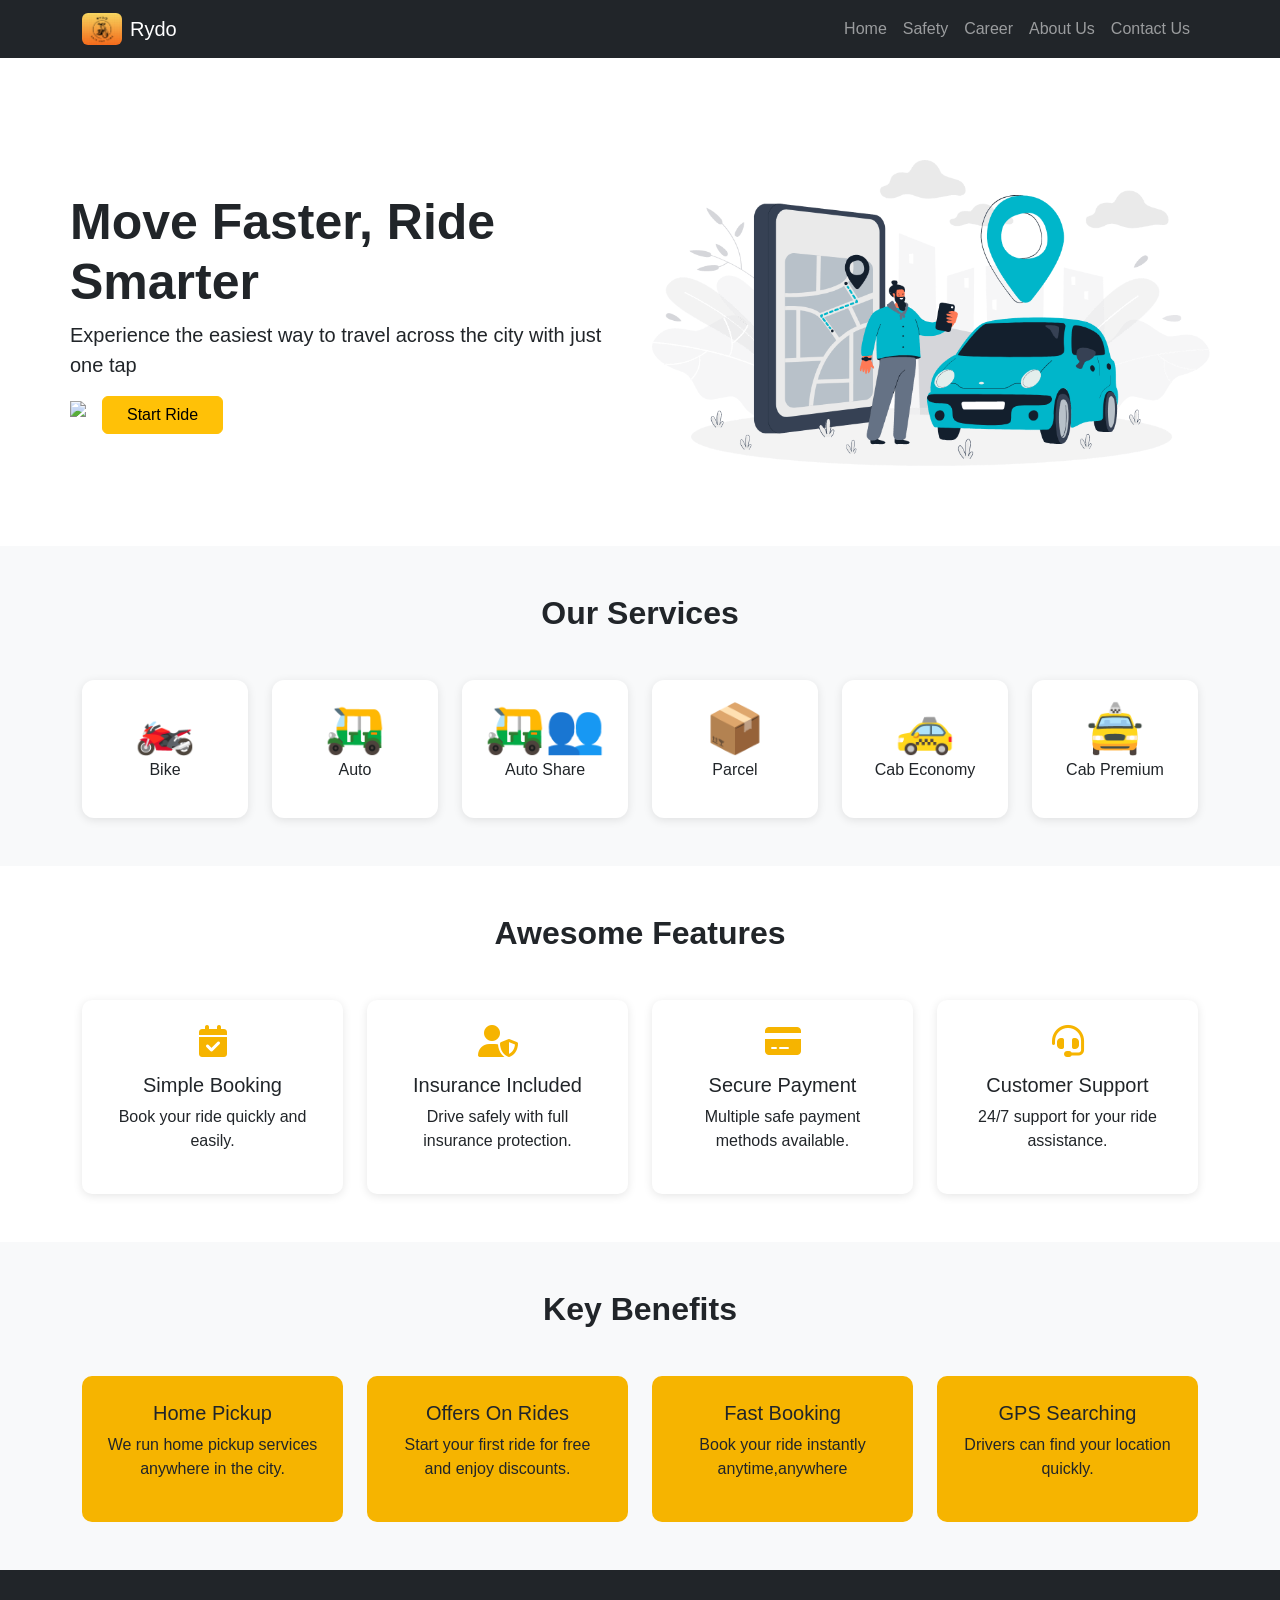
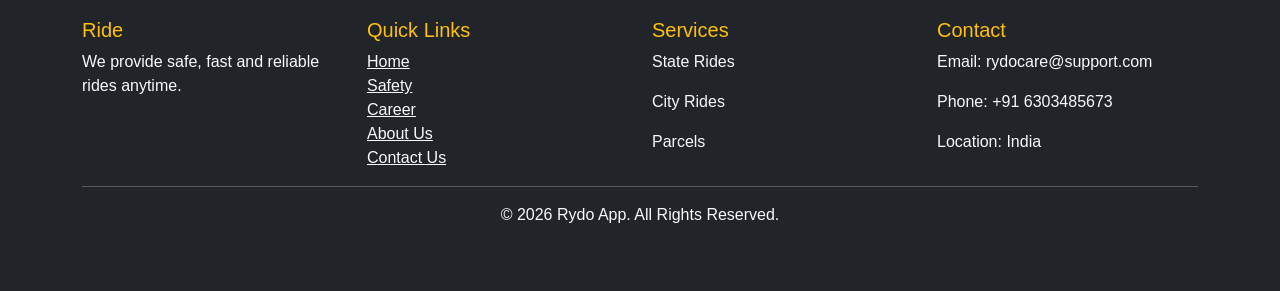
==== index.html @ 6b918c42 "first commit" ====
<!DOCTYPE html>
<html lang="en">
<head>
<meta charset="UTF-8">
<meta name="viewport" content="width=device-width, initial-scale=1.0">

<title>Home | Rydo</title>

<link href="https://cdn.jsdelivr.net/npm/bootstrap@5.3.2/dist/css/bootstrap.min.css" rel="stylesheet">

<link rel="stylesheet" href="https://cdnjs.cloudflare.com/ajax/libs/font-awesome/6.5.0/css/all.min.css">

<link rel="stylesheet" href="index.css">

</head>

<body>

<nav class="navbar navbar-expand-lg navbar-dark bg-dark fixed-top">
<div class="container">

<a class="navbar-brand d-flex align-items-center" href="#">
<img src="logo.png" width="40" class="me-2 rounded main-logo">
Rydo
</a>

<button class="navbar-toggler" type="button" data-bs-toggle="collapse" data-bs-target="#menu">
<span class="navbar-toggler-icon"></span>
</button>

<div class="collapse navbar-collapse" id="menu">
<ul class="navbar-nav ms-auto">

<li class="nav-item">
<a class="nav-link" href="index.html">Home</a>
</li>

<li class="nav-item">
<a class="nav-link" href="safety.html">Safety</a>
</li>

<li class="nav-item">
<a class="nav-link" href="career.html">Career</a>
</li>

<li class="nav-item">
<a class="nav-link" href="about.html">About Us</a>
</li>

<li class="nav-item">
<a class="nav-link" href="contact.html">Contact Us</a>
</li>

</ul>
</div>

</div>
</nav>

<section class="main container">

<div class="row align-items-center">

<div class="col-lg-6 text-lg-start text-center">

<h1 class="display-5 heading">Move Faster, Ride Smarter</h1>

<p class="lead">
Experience the easiest way to travel across the city with just one tap
</p>

<div class="d-flex gap-3 justify-content-lg-start justify-content-center">

<a href="#">
<img src="https://upload.wikimedia.org/wikipedia/commons/7/78/Google_Play_Store_badge_EN.svg" width="170">
</a>

<button class="btn btn-warning px-4">Start Ride</button>

</div>

</div>

<div class="col-lg-6 text-center mt-4 mt-lg-0">

<img src="main-img 2.0.png" class="img-fluid">

</div>

</div>

</section>


<section class="bg-light py-5">

<div class="container text-center">

<h2 class="mb-5 fw-bold">Our Services</h2>

<div class="row g-4">

<div class="col-6 col-md-4 col-lg-2">
<div class="service-box">
<span class="display-5">🏍️</span>
<p>Bike</p>
</div>
</div>

<div class="col-6 col-md-4 col-lg-2">
<div class="service-box">
<span class="display-5">🛺</span>
<p>Auto</p>
</div>
</div>

<div class="col-6 col-md-4 col-lg-2">
<div class="service-box">
<span class="display-5">🛺👥</span>
<p>Auto Share</p>
</div>
</div>

<div class="col-6 col-md-4 col-lg-2">
<div class="service-box">
<span class="display-5">📦</span>
<p>Parcel</p>
</div>
</div>

<div class="col-6 col-md-4 col-lg-2">
<div class="service-box">
<span class="display-5">🚕</span>
<p>Cab Economy</p>
</div>
</div>

<div class="col-6 col-md-4 col-lg-2">
<div class="service-box">
<span class="display-5">🚖</span>
<p>Cab Premium</p>
</div>
</div>

</div>

</div>

</section>


<section class="py-5 text-center">

<div class="container">

<h2 class="fw-bold mb-5">Awesome Features</h2>

<div class="row g-4">

<div class="col-md-3">
<div class="feature-card">
<i class="fas fa-calendar-check fa-2x mb-3"></i>
<h5>Simple Booking</h5>
<p>Book your ride quickly and easily.</p>
</div>
</div>

<div class="col-md-3">
<div class="feature-card">
<i class="fas fa-user-shield fa-2x mb-3"></i>
<h5>Insurance Included</h5>
<p>Drive safely with full insurance protection.</p>
</div>
</div>

<div class="col-md-3">
<div class="feature-card">
<i class="fas fa-credit-card fa-2x mb-3"></i>
<h5>Secure Payment</h5>
<p>Multiple safe payment methods available.</p>
</div>
</div>

<div class="col-md-3">
<div class="feature-card">
<i class="fas fa-headset fa-2x mb-3"></i>
<h5>Customer Support</h5>
<p>24/7 support for your ride assistance.</p>
</div>
</div>

</div>

</div>

</section>


<section class="bg-light py-5 text-center">

<div class="container">

<h2 class="fw-bold mb-5">Key Benefits</h2>

<div class="row g-4">

<div class="col-md-3">
<div class="benefit-card">
<h5>Home Pickup</h5>
<p>We run home pickup services anywhere in the city.</p>
</div>
</div>

<div class="col-md-3">
<div class="benefit-card">
<h5>Offers On Rides</h5>
<p>Start your first ride for free and enjoy discounts.</p>
</div>
</div>

<div class="col-md-3">
<div class="benefit-card">
<h5>Fast Booking</h5>
<p>Book your ride instantly anytime,anywhere         </p>
</div>
</div>

<div class="col-md-3">
<div class="benefit-card">
<h5>GPS Searching</h5>
<p>Drivers can find your location quickly.</p>
</div>
</div>

</div>

</div>

</section>



<footer class="bg-dark text-light py-5">

<div class="container">

<div class="row">

<div class="col-md-3">
<h5 class="text-warning">Ride</h5>
<p>We provide safe, fast and reliable rides anytime.</p>
</div>

<div class="col-md-3">
<h5 class="text-warning">Quick Links</h5>
<a href="index.html" class="d-block text-light">Home</a>
<a href="safety.html" class="d-block text-light">Safety</a>
<a href="career.html" class="d-block text-light">Career</a>
<a href="about.html" class="d-block text-light">About Us</a>
<a href="contact.html" class="d-block text-light">Contact Us</a>
</div>

<div class="col-md-3">
<h5 class="text-warning">Services</h5>
<p>State Rides</p>
<p>City Rides</p>
<p>Parcels</p>
</div>

<div class="col-md-3">
<h5 class="text-warning">Contact</h5>
<p>Email: rydocare@support.com</p>
<p>Phone: +91 6303485673</p>
<p>Location: India</p>
</div>

</div>

<hr>

<p class="text-center">© 2026 Rydo App. All Rights Reserved.</p>

</div>

</footer>

<script src="https://cdn.jsdelivr.net/npm/bootstrap@5.3.2/dist/js/bootstrap.bundle.min.js"></script>

</body>
</html>
---- index.css ----
body{
margin-top:80px;
font-family:Arial, Helvetica, sans-serif;
}
.main-logo{
    border-radius: 50%;
}
.main{
padding:80px 0;
}
.heading{
    font-size: 50px;
    font-weight: bold;
}

.service-box{
background:white;
padding:20px;
border-radius:12px;
box-shadow:0 2px 10px rgba(0,0,0,0.1);
}

.feature-card{
background:white;
padding:25px;
border-radius:10px;
box-shadow:0 2px 10px rgba(0,0,0,0.1);
}

.feature-card i{
color:#f6b400;
}

.benefit-card{
background:#f6b400;
padding:25px;
border-radius:10px;
}
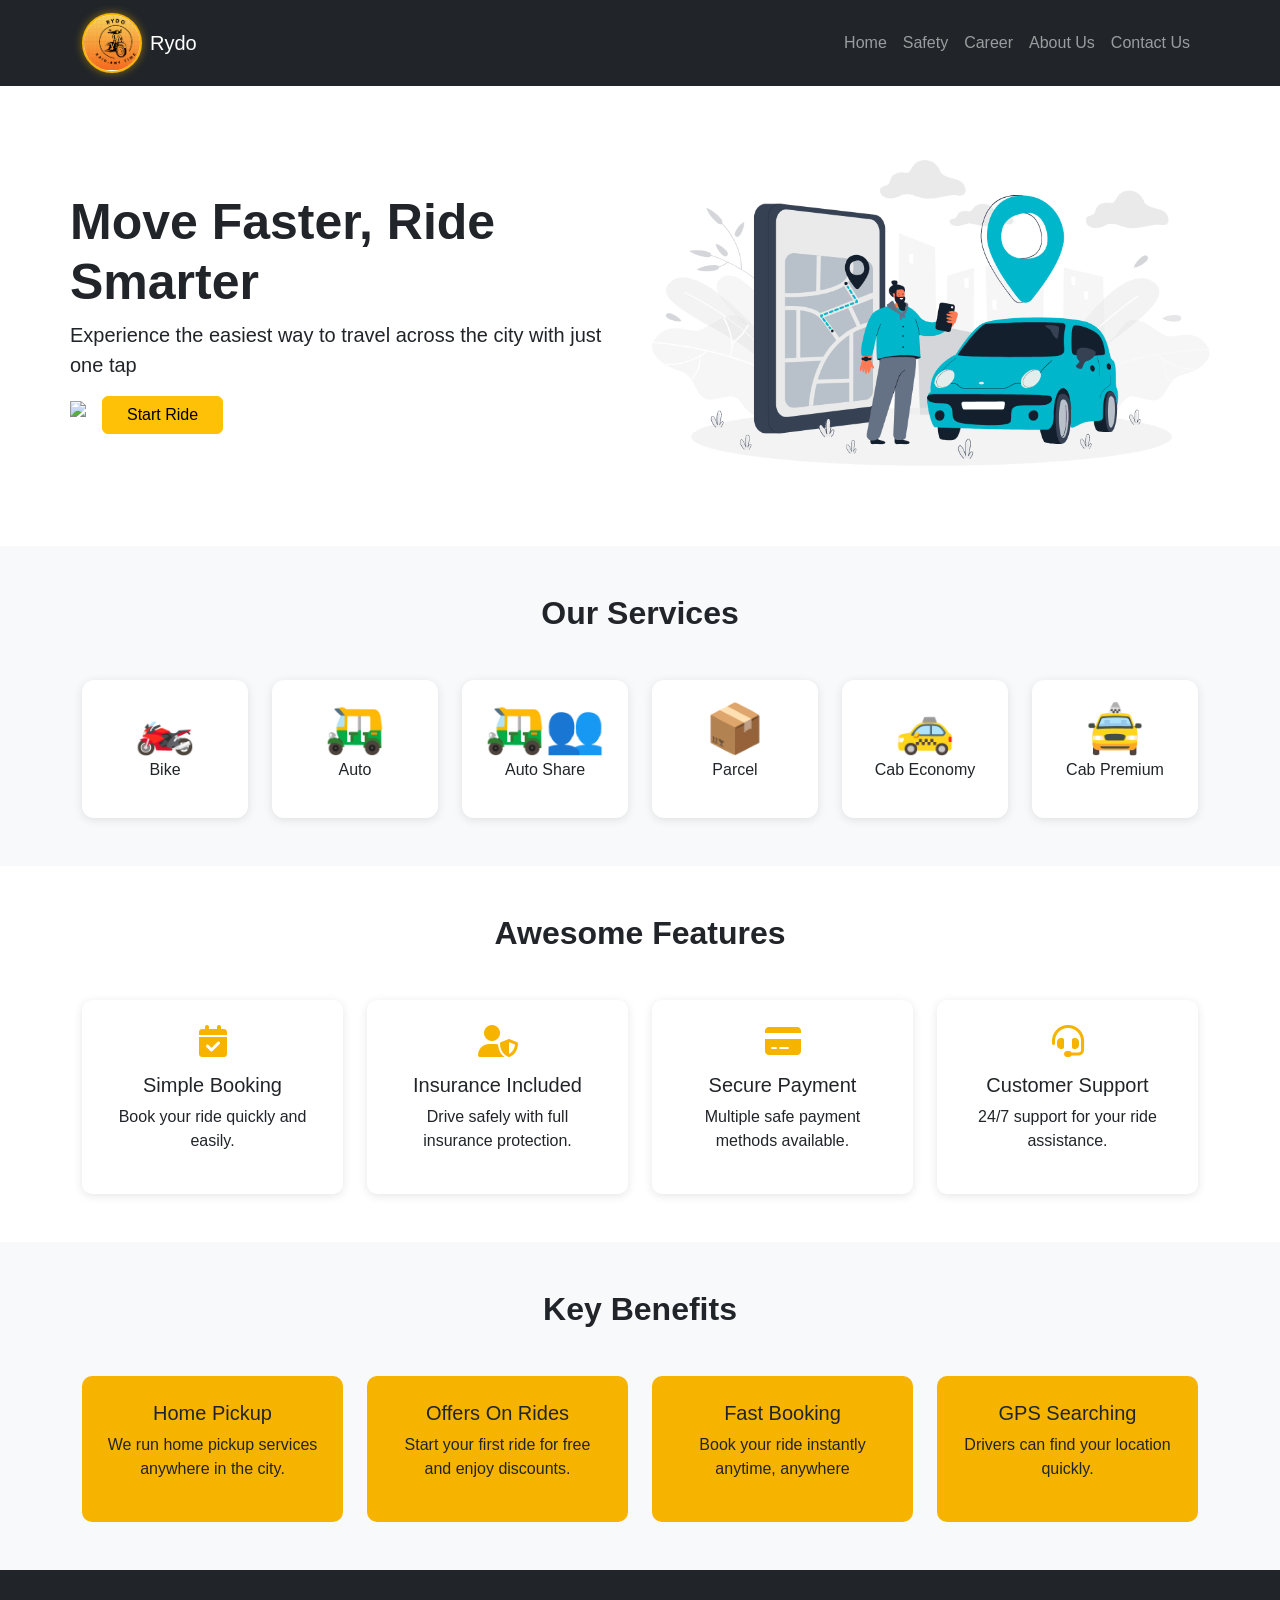
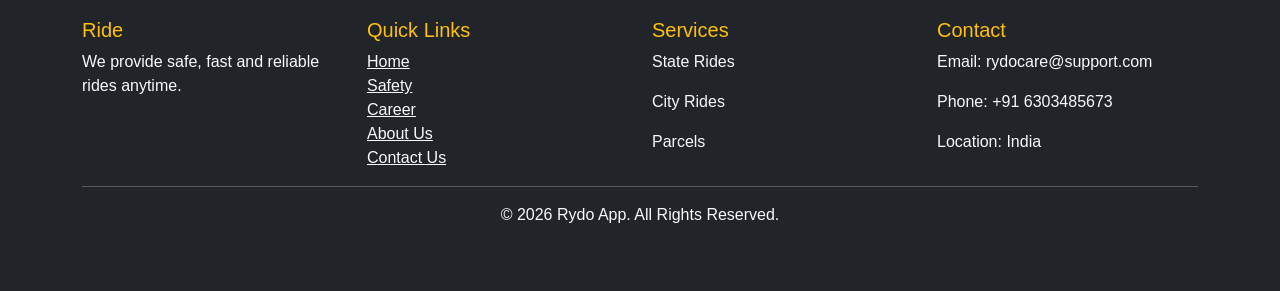
==== commit 02383045: "Initial Files" ====
--- a/index.html
+++ b/index.html
@@ -20,37 +20,23 @@
 <div class="container">
 
 <a class="navbar-brand d-flex align-items-center" href="#">
-<img src="logo.png" width="40" class="me-2 rounded main-logo">
-Rydo
+<div class="logo-circle me-2">
+    <img src="logo.png" alt="logo">
+</div>
+<span class="text-white">Rydo</span>
 </a>
 
-<button class="navbar-toggler" type="button" data-bs-toggle="collapse" data-bs-target="#menu">
+<button class="navbar-toggler" data-bs-toggle="collapse" data-bs-target="#menu">
 <span class="navbar-toggler-icon"></span>
 </button>
 
 <div class="collapse navbar-collapse" id="menu">
 <ul class="navbar-nav ms-auto">
-
-<li class="nav-item">
-<a class="nav-link" href="index.html">Home</a>
-</li>
-
-<li class="nav-item">
-<a class="nav-link" href="safety.html">Safety</a>
-</li>
-
-<li class="nav-item">
-<a class="nav-link" href="career.html">Career</a>
-</li>
-
-<li class="nav-item">
-<a class="nav-link" href="about.html">About Us</a>
-</li>
-
-<li class="nav-item">
-<a class="nav-link" href="contact.html">Contact Us</a>
-</li>
-
+<li class="nav-item"><a class="nav-link" href="index.html">Home</a></li>
+<li class="nav-item"><a class="nav-link" href="safety.html">Safety</a></li>
+<li class="nav-item"><a class="nav-link" href="career.html">Career</a></li>
+<li class="nav-item"><a class="nav-link" href="about.html">About Us</a></li>
+<li class="nav-item"><a class="nav-link" href="contact.html">Contact Us</a></li>
 </ul>
 </div>
 
@@ -58,101 +44,94 @@
 </nav>
 
 <section class="main container">
-
 <div class="row align-items-center">
 
 <div class="col-lg-6 text-lg-start text-center">
-
 <h1 class="display-5 heading">Move Faster, Ride Smarter</h1>
-
-<p class="lead">
-Experience the easiest way to travel across the city with just one tap
-</p>
-
+<p class="lead">Experience the easiest way to travel across the city with just one tap</p>
 <div class="d-flex gap-3 justify-content-lg-start justify-content-center">
 
-<a href="#">
+<a href="https://play.google.com/store/apps/details?id=com.example.app" target="_blank">
 <img src="https://upload.wikimedia.org/wikipedia/commons/7/78/Google_Play_Store_badge_EN.svg" width="170">
 </a>
 
-<button class="btn btn-warning px-4">Start Ride</button>
-
-</div>
-
+<button class="btn btn-warning px-4" data-bs-toggle="modal" data-bs-target="#rideModal">
+Start Ride
+</button>
+
+</div>
 </div>
 
 <div class="col-lg-6 text-center mt-4 mt-lg-0">
-
 <img src="main-img 2.0.png" class="img-fluid">
-
-</div>
-
-</div>
-
-</section>
-
+</div>
+
+</div>
+</section>
+
+<div class="modal fade" id="rideModal" tabindex="-1">
+<div class="modal-dialog modal-dialog-centered">
+<div class="modal-content ride-modal">
+
+<div class="modal-header border-0">
+<h5 class="modal-title fw-bold">Book Your Ride</h5>
+<button type="button" class="btn-close" data-bs-dismiss="modal"></button>
+</div>
+<div class="modal-body">
+
+<form>
+<div class="mb-3">
+<label class="form-label">From Location</label>
+<input type="text" class="form-control" placeholder="Enter pickup location">
+</div>
+
+<div class="mb-3">
+<label class="form-label">To Location</label>
+<input type="text" class="form-control" placeholder="Enter destination">
+</div>
+
+<div class="mb-3">
+<label class="form-label">Select Ride</label>
+<select class="form-select">
+<option>Bike</option>
+<option>Auto</option>
+<option>Auto Share</option>
+<option>Parcel</option>
+<option>Cab Economy</option>
+<option>Cab Premium</option>
+
+</select>
+</div>
+
+<div class="d-grid">
+<button class="btn btn-book">Book Ride</button>
+</div>
+
+</form>
+
+</div>
+</div>
+</div>
+</div>
 
 <section class="bg-light py-5">
-
 <div class="container text-center">
-
 <h2 class="mb-5 fw-bold">Our Services</h2>
 
 <div class="row g-4">
-
-<div class="col-6 col-md-4 col-lg-2">
-<div class="service-box">
-<span class="display-5">🏍️</span>
-<p>Bike</p>
-</div>
-</div>
-
-<div class="col-6 col-md-4 col-lg-2">
-<div class="service-box">
-<span class="display-5">🛺</span>
-<p>Auto</p>
-</div>
-</div>
-
-<div class="col-6 col-md-4 col-lg-2">
-<div class="service-box">
-<span class="display-5">🛺👥</span>
-<p>Auto Share</p>
-</div>
-</div>
-
-<div class="col-6 col-md-4 col-lg-2">
-<div class="service-box">
-<span class="display-5">📦</span>
-<p>Parcel</p>
-</div>
-</div>
-
-<div class="col-6 col-md-4 col-lg-2">
-<div class="service-box">
-<span class="display-5">🚕</span>
-<p>Cab Economy</p>
-</div>
-</div>
-
-<div class="col-6 col-md-4 col-lg-2">
-<div class="service-box">
-<span class="display-5">🚖</span>
-<p>Cab Premium</p>
-</div>
-</div>
-
-</div>
-
-</div>
-
-</section>
-
+<div class="col-6 col-md-4 col-lg-2"><div class="service-box"><span class="display-5">🏍️</span><p>Bike</p></div></div>
+<div class="col-6 col-md-4 col-lg-2"><div class="service-box"><span class="display-5">🛺</span><p>Auto</p></div></div>
+<div class="col-6 col-md-4 col-lg-2"><div class="service-box"><span class="display-5">🛺👥</span><p>Auto Share</p></div></div>
+<div class="col-6 col-md-4 col-lg-2"><div class="service-box"><span class="display-5">📦</span><p>Parcel</p></div></div>
+<div class="col-6 col-md-4 col-lg-2"><div class="service-box"><span class="display-5">🚕</span><p>Cab Economy</p></div></div>
+<div class="col-6 col-md-4 col-lg-2"><div class="service-box"><span class="display-5">🚖</span><p>Cab Premium</p></div></div>
+</div>
+
+</div>
+</section>
 
 <section class="py-5 text-center">
-
-<div class="container">
-
+<div class="container">
 <h2 class="fw-bold mb-5">Awesome Features</h2>
 
 <div class="row g-4">
@@ -190,16 +169,11 @@
 </div>
 
 </div>
-
-</div>
-
-</section>
-
+</div>
+</section>
 
 <section class="bg-light py-5 text-center">
-
-<div class="container">
-
+<div class="container">
 <h2 class="fw-bold mb-5">Key Benefits</h2>
 
 <div class="row g-4">
@@ -221,7 +195,7 @@
 <div class="col-md-3">
 <div class="benefit-card">
 <h5>Fast Booking</h5>
-<p>Book your ride instantly anytime,anywhere         </p>
+<p>Book your ride instantly anytime, anywhere</p>
 </div>
 </div>
 
@@ -233,15 +207,10 @@
 </div>
 
 </div>
-
-</div>
-
-</section>
-
-
+</div>
+</section>
 
 <footer class="bg-dark text-light py-5">
-
 <div class="container">
 
 <div class="row">
@@ -281,7 +250,6 @@
 <p class="text-center">© 2026 Rydo App. All Rights Reserved.</p>
 
 </div>
-
 </footer>
 
 <script src="https://cdn.jsdelivr.net/npm/bootstrap@5.3.2/dist/js/bootstrap.bundle.min.js"></script>
--- a/index.css
+++ b/index.css
@@ -2,15 +2,44 @@
 margin-top:80px;
 font-family:Arial, Helvetica, sans-serif;
 }
-.main-logo{
+
+.main-logo-img {
+    width: 50px;
+    height: 50px;
+    border-radius: 50% !important;
+    object-fit: cover;
+    display: block;
+}
+
+
+.logo-circle {
+    width: 60px;
+    height: 60px;
     border-radius: 50%;
+    overflow: hidden;
+    border: 2px solid #f6b400;
+    background: white;
+    display: flex;
+    align-items: center;
+    justify-content: center;
+    padding-bottom: 10px;
+     box-shadow: 0 0 8px rgba(246, 180, 0, 0.5);
 }
+
+.logo-circle img {
+    width: 130%;
+    height: 130%;
+    object-fit: contain;
+    transform: translate(5%, 5%);
+}
+
 .main{
 padding:80px 0;
 }
+
 .heading{
-    font-size: 50px;
-    font-weight: bold;
+font-size:50px;
+font-weight:bold;
 }
 
 .service-box{
@@ -19,6 +48,7 @@
 border-radius:12px;
 box-shadow:0 2px 10px rgba(0,0,0,0.1);
 }
+
 
 .feature-card{
 background:white;
@@ -31,8 +61,31 @@
 color:#f6b400;
 }
 
+/* Benefits */
 .benefit-card{
 background:#f6b400;
 padding:25px;
 border-radius:10px;
+}
+
+.ride-modal{
+border-radius:20px;
+padding:15px;
+}
+
+.btn-book{
+background-color:#f6b400;
+border:none;
+border-radius:10px;
+font-weight:bold;
+padding:10px;
+}
+
+.btn-book:hover{
+background-color:#d99c00;
+}
+
+.form-control,
+.form-select{
+border-radius:10px;
 }
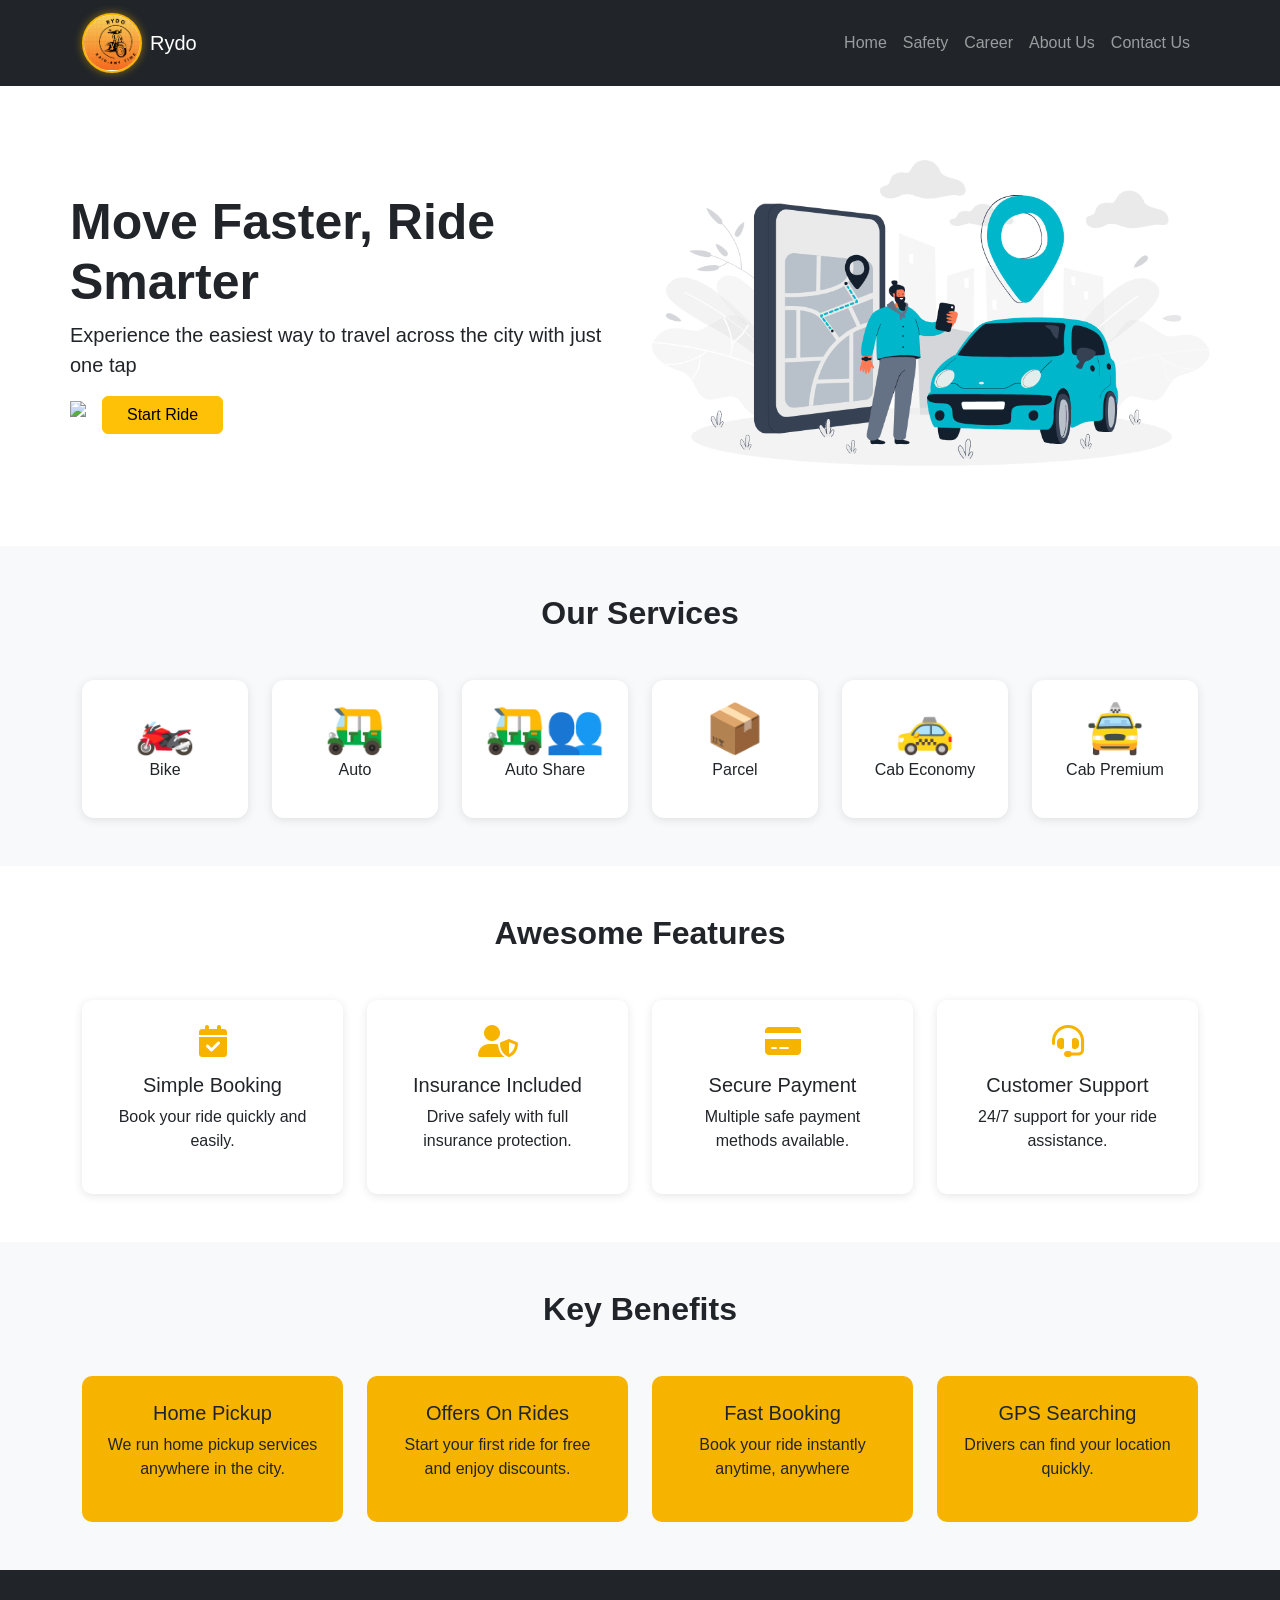
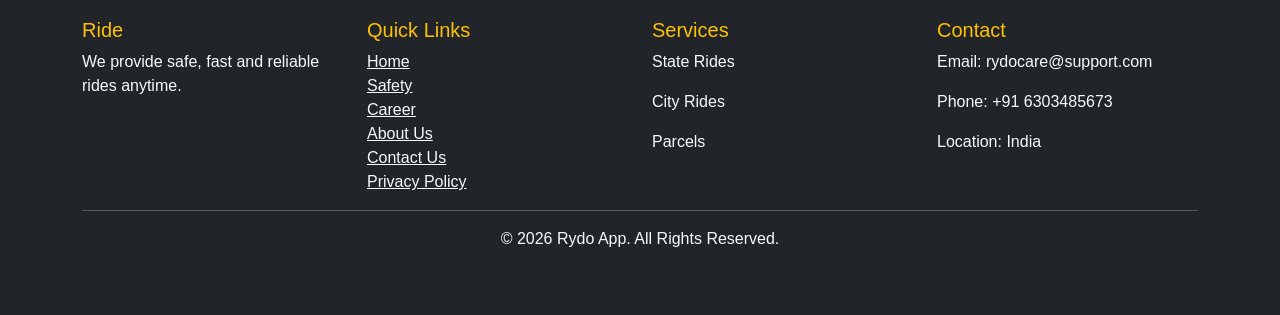
==== commit 74260a39: "Initial Files" ====
--- a/index.html
+++ b/index.html
@@ -78,6 +78,11 @@
 <button type="button" class="btn-close" data-bs-dismiss="modal"></button>
 </div>
 <div class="modal-body">
+<input type="checkbox" id="showAlert" hidden>
+
+<div class="custom-alert">
+  🚖 Ride booked successfully!
+</div>
 
 <form>
 <div class="mb-3">
@@ -104,7 +109,7 @@
 </div>
 
 <div class="d-grid">
-<button class="btn btn-book">Book Ride</button>
+<button type="button" class="btn btn-book" onclick="bookRide()">Book Ride</button>
 </div>
 
 </form>
@@ -227,6 +232,7 @@
 <a href="career.html" class="d-block text-light">Career</a>
 <a href="about.html" class="d-block text-light">About Us</a>
 <a href="contact.html" class="d-block text-light">Contact Us</a>
+<a href="Privacy.html" class="d-block text-light">Privacy Policy</a>
 </div>
 
 <div class="col-md-3">
@@ -254,5 +260,26 @@
 
 <script src="https://cdn.jsdelivr.net/npm/bootstrap@5.3.2/dist/js/bootstrap.bundle.min.js"></script>
 
+<script>
+function bookRide() {
+  // Close modal
+  const modalEl = document.getElementById('rideModal');
+  const modal = bootstrap.Modal.getInstance(modalEl);
+  modal.hide();
+
+  // Show center alert
+  const alertBox = document.getElementById("customAlert");
+  alertBox.classList.add("show");
+
+  // Hide after 2 seconds
+  setTimeout(() => {
+    alertBox.classList.remove("show");
+  }, 2000);
+}
+</script>
+
+<div id="customAlert" class="custom-alert">
+  🚖 Ride booked successfully!
+</div>
 </body>
 </html>
--- a/index.css
+++ b/index.css
@@ -37,6 +37,27 @@
 padding:80px 0;
 }
 
+.custom-alert {
+  position: fixed;
+  top: 50%;
+  left: 50%;
+  transform: translate(-50%, -50%) scale(0);
+  background: #28a745;
+  color: white;
+  padding: 20px 40px;
+  border-radius: 12px;
+  font-size: 18px;
+  font-weight: bold;
+  box-shadow: 0 5px 20px rgba(0,0,0,0.3);
+  z-index: 9999;
+  transition: 0.3s ease;
+}
+
+.custom-alert.show {
+  transform: translate(-50%, -50%) scale(1);
+}
+
+
 .heading{
 font-size:50px;
 font-weight:bold;
@@ -61,7 +82,7 @@
 color:#f6b400;
 }
 
-/* Benefits */
+
 .benefit-card{
 background:#f6b400;
 padding:25px;
@@ -85,7 +106,7 @@
 background-color:#d99c00;
 }
 
-.form-control,
+
 .form-select{
 border-radius:10px;
 }
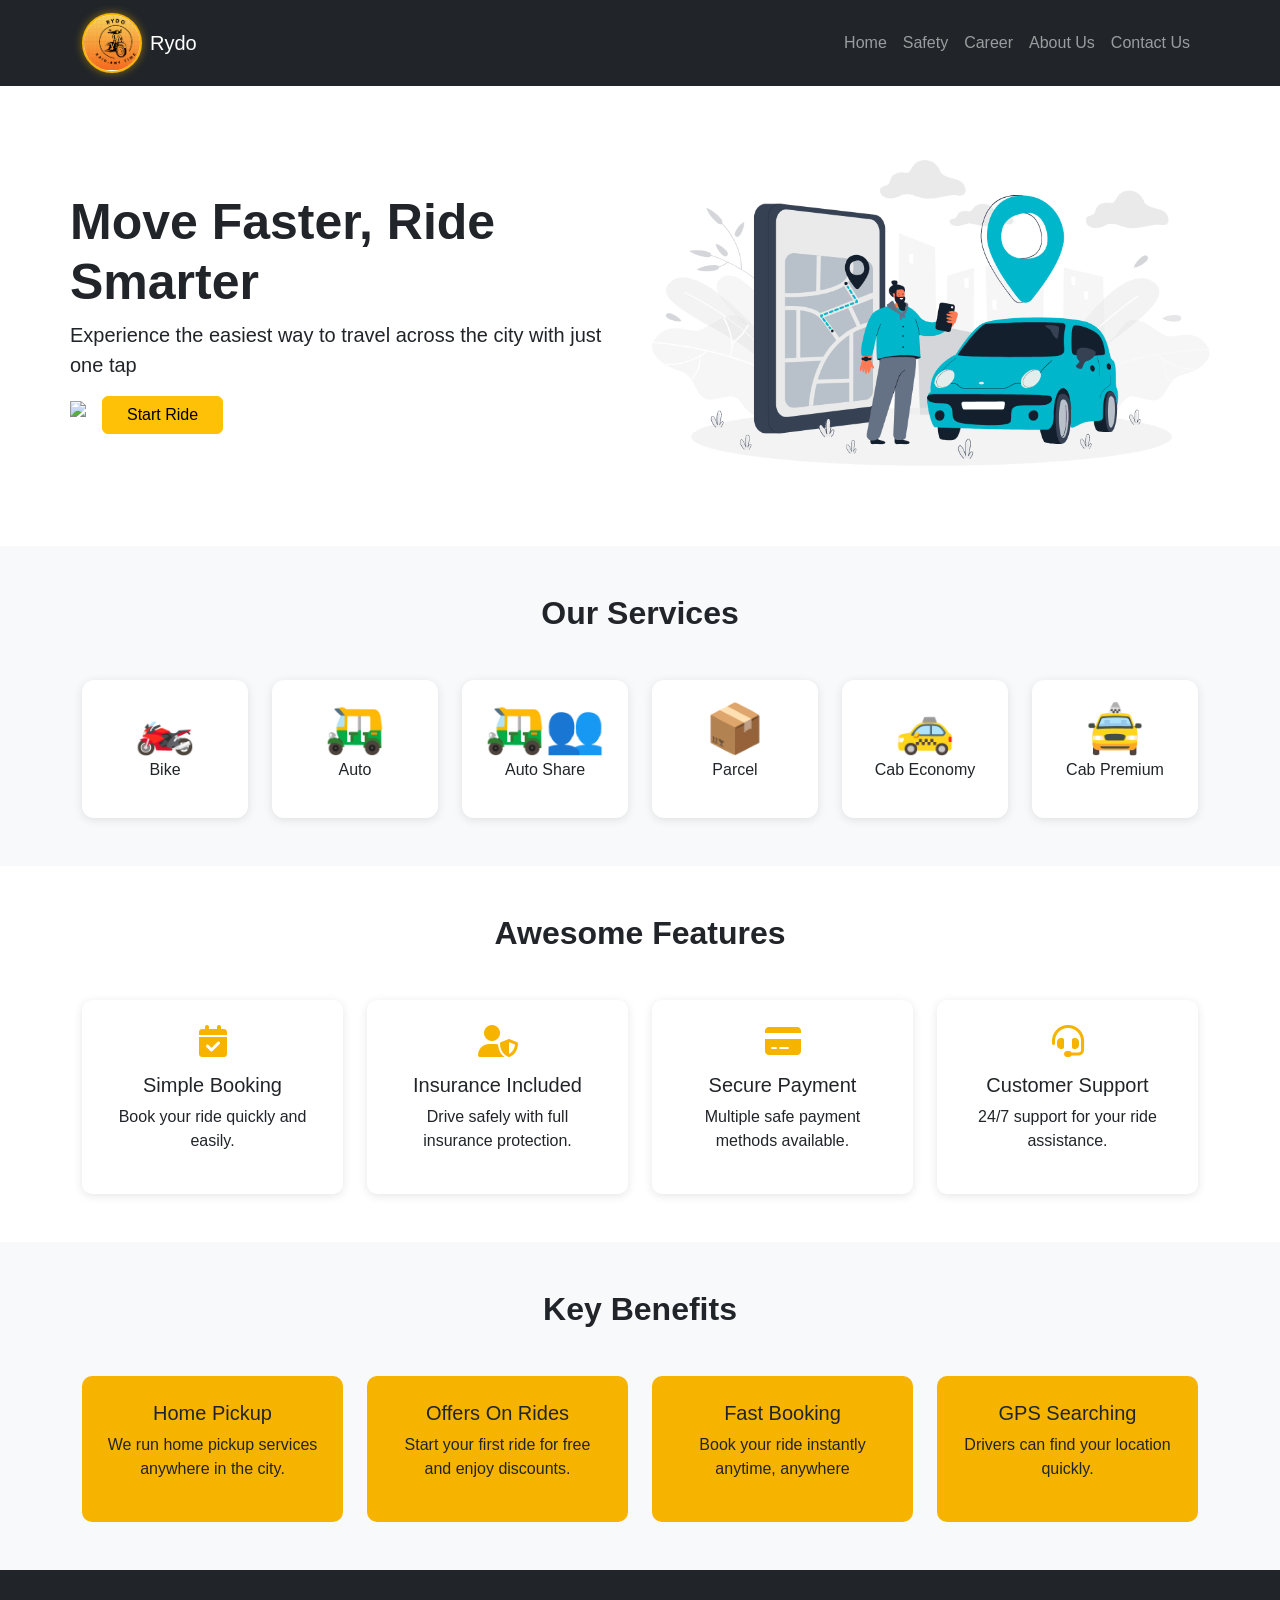
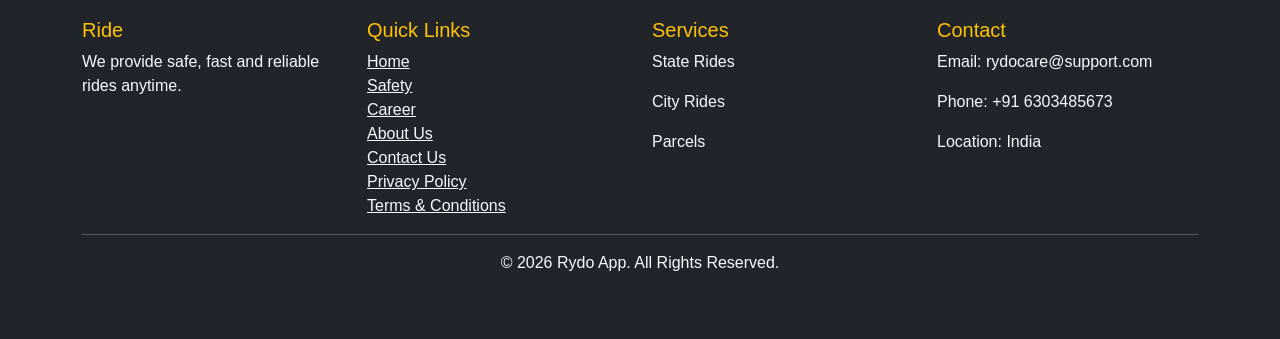
==== commit 46a1f888: "Initial Files" ====
--- a/index.html
+++ b/index.html
@@ -233,6 +233,7 @@
 <a href="about.html" class="d-block text-light">About Us</a>
 <a href="contact.html" class="d-block text-light">Contact Us</a>
 <a href="Privacy.html" class="d-block text-light">Privacy Policy</a>
+<a href="terms.html" class="d-block text-light">Terms & Conditions</a>
 </div>
 
 <div class="col-md-3">
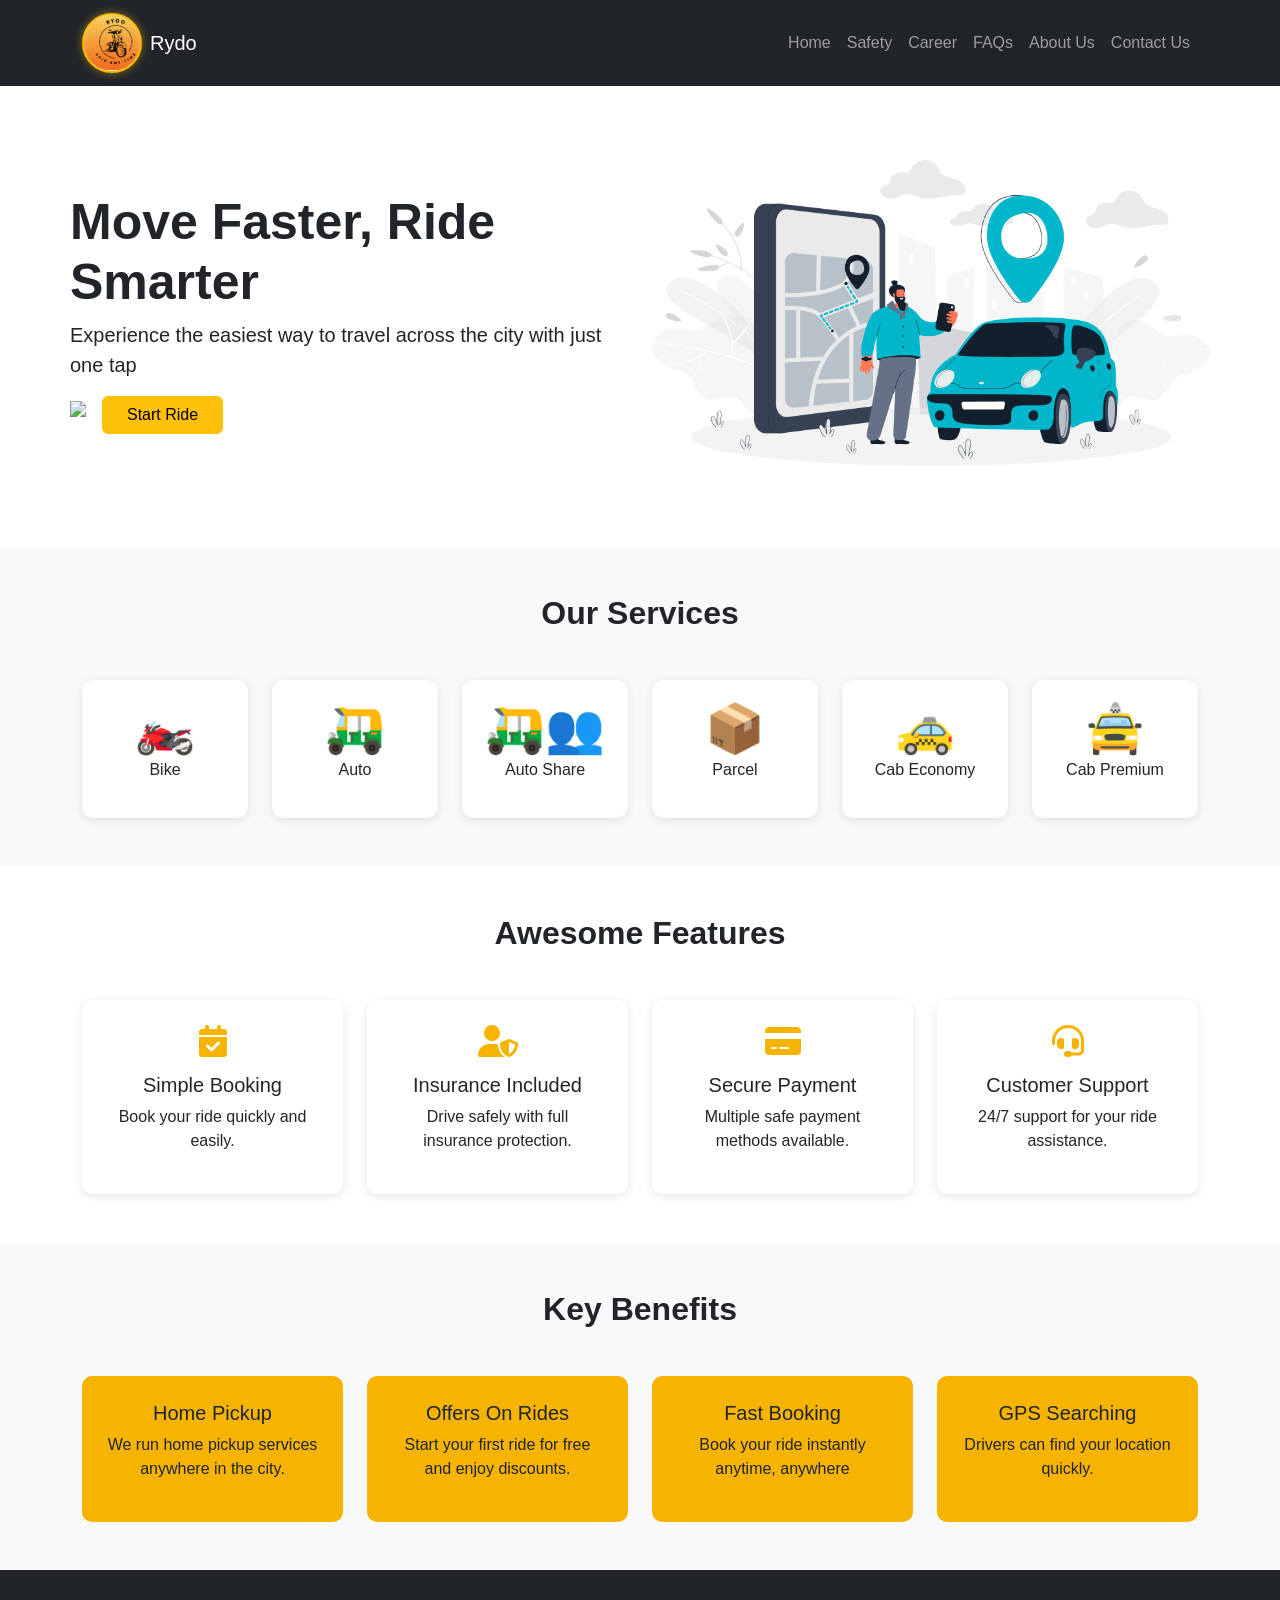
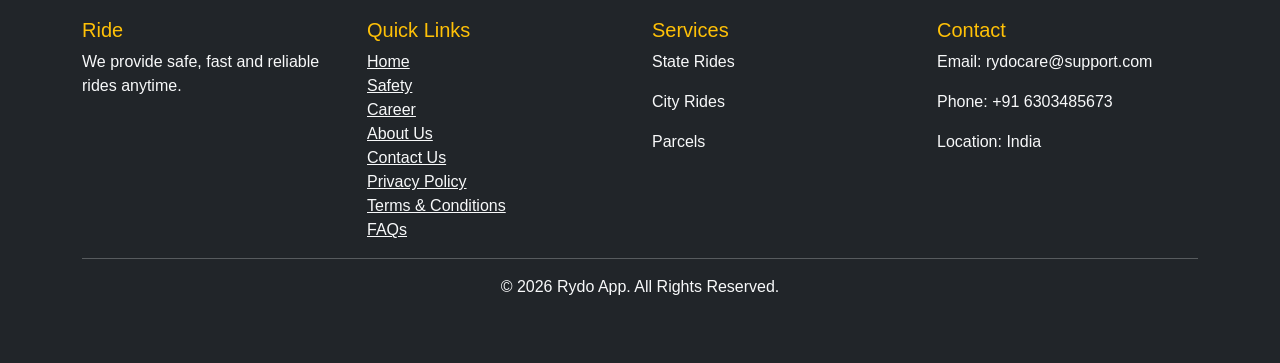
==== commit fd3dcbfe: "Initial Files" ====
--- a/index.html
+++ b/index.html
@@ -35,6 +35,7 @@
 <li class="nav-item"><a class="nav-link" href="index.html">Home</a></li>
 <li class="nav-item"><a class="nav-link" href="safety.html">Safety</a></li>
 <li class="nav-item"><a class="nav-link" href="career.html">Career</a></li>
+<li class="nav-item"><a class="nav-link" href="faq.html">FAQs</a></li>
 <li class="nav-item"><a class="nav-link" href="about.html">About Us</a></li>
 <li class="nav-item"><a class="nav-link" href="contact.html">Contact Us</a></li>
 </ul>
@@ -234,6 +235,8 @@
 <a href="contact.html" class="d-block text-light">Contact Us</a>
 <a href="Privacy.html" class="d-block text-light">Privacy Policy</a>
 <a href="terms.html" class="d-block text-light">Terms & Conditions</a>
+<a href="faq.html" class="d-block text-light">FAQs</a>
+
 </div>
 
 <div class="col-md-3">
